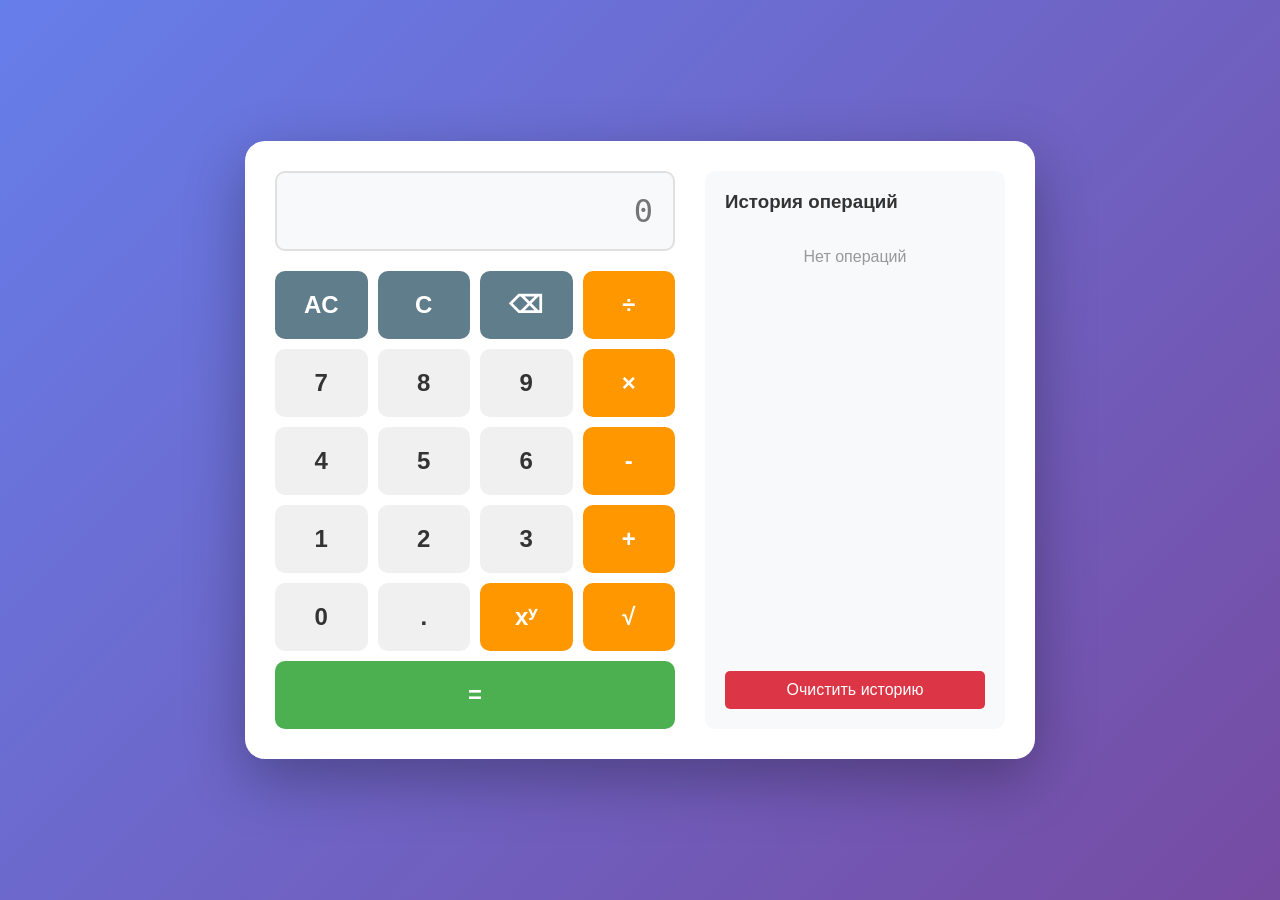
==== basics/web_calculator/index.html @ c5f16cb5 "front is done" ====
<!DOCTYPE html>
<html lang="ru">
<head>
    <meta charset="UTF-8">
    <meta name="viewport" content="width=device-width, initial-scale=1.0">
    <title>PHP Калькулятор</title>
    <link rel="stylesheet" href="style.css">
</head>
<body>
    <div class="calculator-container">
        <div class="calculator">
            <div class="display">
                <input type="text" id="currentInput" readonly placeholder="0">
            </div>
            
            <div class="buttons">
                <!-- Первый ряд -->
                <button class="btn func" data-action="ac">AC</button>
                <button class="btn func" data-action="c">C</button>
                <button class="btn func" data-action="backspace">⌫</button>
                <button class="btn operator" data-op="/">÷</button>
                
                <!-- Второй ряд -->
                <button class="btn number" data-num="7">7</button>
                <button class="btn number" data-num="8">8</button>
                <button class="btn number" data-num="9">9</button>
                <button class="btn operator" data-op="*">×</button>
                
                <!-- Третий ряд -->
                <button class="btn number" data-num="4">4</button>
                <button class="btn number" data-num="5">5</button>
                <button class="btn number" data-num="6">6</button>
                <button class="btn operator" data-op="-">-</button>
                
                <!-- Четвертый ряд -->
                <button class="btn number" data-num="1">1</button>
                <button class="btn number" data-num="2">2</button>
                <button class="btn number" data-num="3">3</button>
                <button class="btn operator" data-op="+">+</button>
                
                <!-- Пятый ряд -->
                <button class="btn number" data-num="0">0</button>
                <button class="btn number" data-num=".">.</button>
                <button class="btn operator" data-op="^">xʸ</button>
                <button class="btn operator" data-op="sqrt">√</button>
                
                <!-- Шестой ряд -->
                <button class="btn equals" id="equals">=</button>
            </div>
        </div>
        
        <div class="history-panel">
            <h3>История операций</h3>
            <div id="historyList">
                <div class="history-empty">Нет операций</div>
            </div>
            <button id="clearHistoryBtn" class="clear-history">Очистить историю</button>
        </div>
    </div>
    
    <script src="script.js"></script>
</body>
</html>
---- basics/web_calculator/style.css ----
* {
    margin: 0;
    padding: 0;
    box-sizing: border-box;
}

body {
    font-family: 'Segoe UI', Tahoma, Geneva, Verdana, sans-serif;
    background: linear-gradient(135deg, #667eea 0%, #764ba2 100%);
    min-height: 100vh;
    display: flex;
    justify-content: center;
    align-items: center;
    padding: 20px;
}

.calculator-container {
    display: flex;
    gap: 30px;
    background: white;
    padding: 30px;
    border-radius: 20px;
    box-shadow: 0 20px 60px rgba(0,0,0,0.3);
}

.calculator {
    width: 400px;
}

.display {
    margin-bottom: 20px;
}

.display input {
    width: 100%;
    height: 80px;
    font-size: 32px;
    text-align: right;
    padding: 0 20px;
    border: 2px solid #e0e0e0;
    border-radius: 10px;
    background: #f8f9fa;
    font-family: monospace;
}

.buttons {
    display: grid;
    grid-template-columns: repeat(4, 1fr);
    gap: 10px;
}

.btn {
    padding: 20px;
    font-size: 24px;
    border: none;
    border-radius: 10px;
    cursor: pointer;
    transition: all 0.2s;
    font-weight: bold;
}

.btn:hover {
    transform: translateY(-2px);
    filter: brightness(0.95);
}

.btn:active {
    transform: translateY(0);
}

.number {
    background: #f0f0f0;
    color: #333;
}

.operator {
    background: #ff9800;
    color: white;
}

.func {
    background: #607d8b;
    color: white;
}

.equals {
    background: #4caf50;
    color: white;
    grid-column: span 4;
}

.history-panel {
    width: 300px;
    background: #f8f9fa;
    border-radius: 10px;
    padding: 20px;
    display: flex;
    flex-direction: column;
}

.history-panel h3 {
    margin-bottom: 15px;
    color: #333;
}

#historyList {
    flex: 1;
    max-height: 500px;
    overflow-y: auto;
    margin-bottom: 15px;
}

.history-item {
    background: white;
    padding: 10px;
    margin-bottom: 8px;
    border-radius: 5px;
    border-left: 3px solid #ff9800;
    font-family: monospace;
    font-size: 14px;
}

.history-empty {
    color: #999;
    text-align: center;
    padding: 20px;
}

.clear-history {
    padding: 10px;
    background: #dc3545;
    color: white;
    border: none;
    border-radius: 5px;
    cursor: pointer;
    font-size: 16px;
}

.clear-history:hover {
    background: #c82333;
}
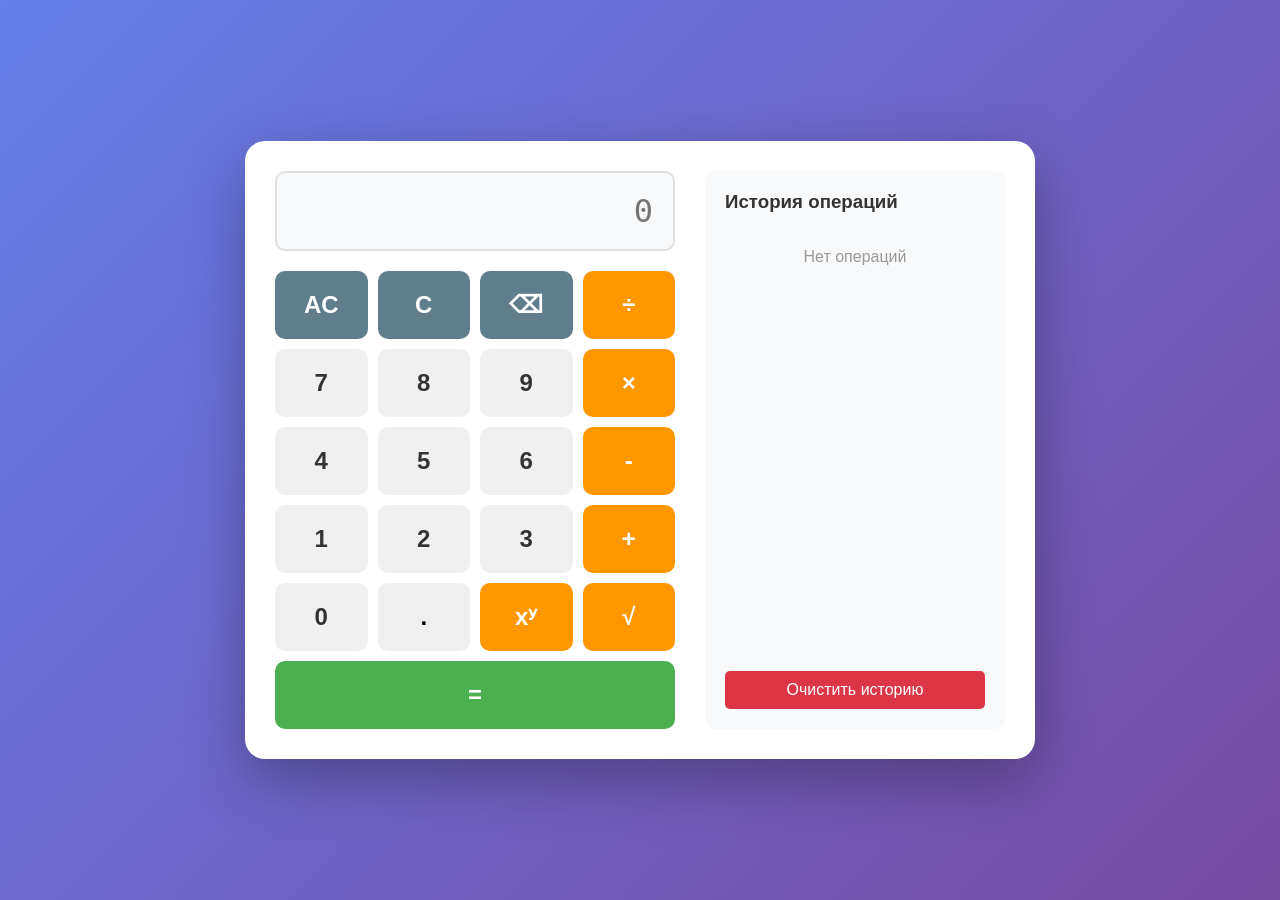
==== commit 7a8d79f6: "added all buttons logic using js" ====
--- a/basics/web_calculator/index.html
+++ b/basics/web_calculator/index.html
@@ -1,63 +1,63 @@
-<!DOCTYPE html>
-<html lang="ru">
-<head>
-    <meta charset="UTF-8">
-    <meta name="viewport" content="width=device-width, initial-scale=1.0">
-    <title>PHP Калькулятор</title>
-    <link rel="stylesheet" href="style.css">
-</head>
-<body>
-    <div class="calculator-container">
-        <div class="calculator">
-            <div class="display">
-                <input type="text" id="currentInput" readonly placeholder="0">
+    <!DOCTYPE html>
+    <html lang="ru">
+    <head>
+        <meta charset="UTF-8">
+        <meta name="viewport" content="width=device-width, initial-scale=1.0">
+        <title>PHP Калькулятор</title>
+        <link rel="stylesheet" href="style.css">
+    </head>
+    <body>
+        <div class="calculator-container">
+            <div class="calculator">
+                <div class="display">
+                    <input type="text" id="currentInput" readonly placeholder="0">
+                </div>
+                
+                <div class="buttons">
+                    <!-- Первый ряд -->
+                    <button class="btn func" data-action="ac">AC</button>
+                    <button class="btn func" data-action="c">C</button>
+                    <button class="btn func" data-action="backspace">⌫</button>
+                    <button class="btn operator" data-op="/">÷</button>
+                    
+                    <!-- Второй ряд -->
+                    <button class="btn number" data-num="7">7</button>
+                    <button class="btn number" data-num="8">8</button>
+                    <button class="btn number" data-num="9">9</button>
+                    <button class="btn operator" data-op="*">×</button>
+                    
+                    <!-- Третий ряд -->
+                    <button class="btn number" data-num="4">4</button>
+                    <button class="btn number" data-num="5">5</button>
+                    <button class="btn number" data-num="6">6</button>
+                    <button class="btn operator" data-op="-">-</button>
+                    
+                    <!-- Четвертый ряд -->
+                    <button class="btn number" data-num="1">1</button>
+                    <button class="btn number" data-num="2">2</button>
+                    <button class="btn number" data-num="3">3</button>
+                    <button class="btn operator" data-op="+">+</button>
+                    
+                    <!-- Пятый ряд -->
+                    <button class="btn number" data-num="0">0</button>
+                    <button class="btn dot" data-num=".">.</button>
+                    <button class="btn operator" data-op="^">xʸ</button>
+                    <button class="btn operator" data-op="sqrt">√</button>
+                    
+                    <!-- Шестой ряд -->
+                    <button class="btn equals" id="equals">=</button>
+                </div>
             </div>
             
-            <div class="buttons">
-                <!-- Первый ряд -->
-                <button class="btn func" data-action="ac">AC</button>
-                <button class="btn func" data-action="c">C</button>
-                <button class="btn func" data-action="backspace">⌫</button>
-                <button class="btn operator" data-op="/">÷</button>
-                
-                <!-- Второй ряд -->
-                <button class="btn number" data-num="7">7</button>
-                <button class="btn number" data-num="8">8</button>
-                <button class="btn number" data-num="9">9</button>
-                <button class="btn operator" data-op="*">×</button>
-                
-                <!-- Третий ряд -->
-                <button class="btn number" data-num="4">4</button>
-                <button class="btn number" data-num="5">5</button>
-                <button class="btn number" data-num="6">6</button>
-                <button class="btn operator" data-op="-">-</button>
-                
-                <!-- Четвертый ряд -->
-                <button class="btn number" data-num="1">1</button>
-                <button class="btn number" data-num="2">2</button>
-                <button class="btn number" data-num="3">3</button>
-                <button class="btn operator" data-op="+">+</button>
-                
-                <!-- Пятый ряд -->
-                <button class="btn number" data-num="0">0</button>
-                <button class="btn number" data-num=".">.</button>
-                <button class="btn operator" data-op="^">xʸ</button>
-                <button class="btn operator" data-op="sqrt">√</button>
-                
-                <!-- Шестой ряд -->
-                <button class="btn equals" id="equals">=</button>
+            <div class="history-panel">
+                <h3>История операций</h3>
+                <div id="historyList">
+                    <div class="history-empty">Нет операций</div>
+                </div>
+                <button id="clearHistoryBtn" class="clear-history">Очистить историю</button>
             </div>
         </div>
         
-        <div class="history-panel">
-            <h3>История операций</h3>
-            <div id="historyList">
-                <div class="history-empty">Нет операций</div>
-            </div>
-            <button id="clearHistoryBtn" class="clear-history">Очистить историю</button>
-        </div>
-    </div>
-    
-    <script src="script.js"></script>
-</body>
-</html>+        <script src="script.js"></script>
+    </body>
+    </html>
